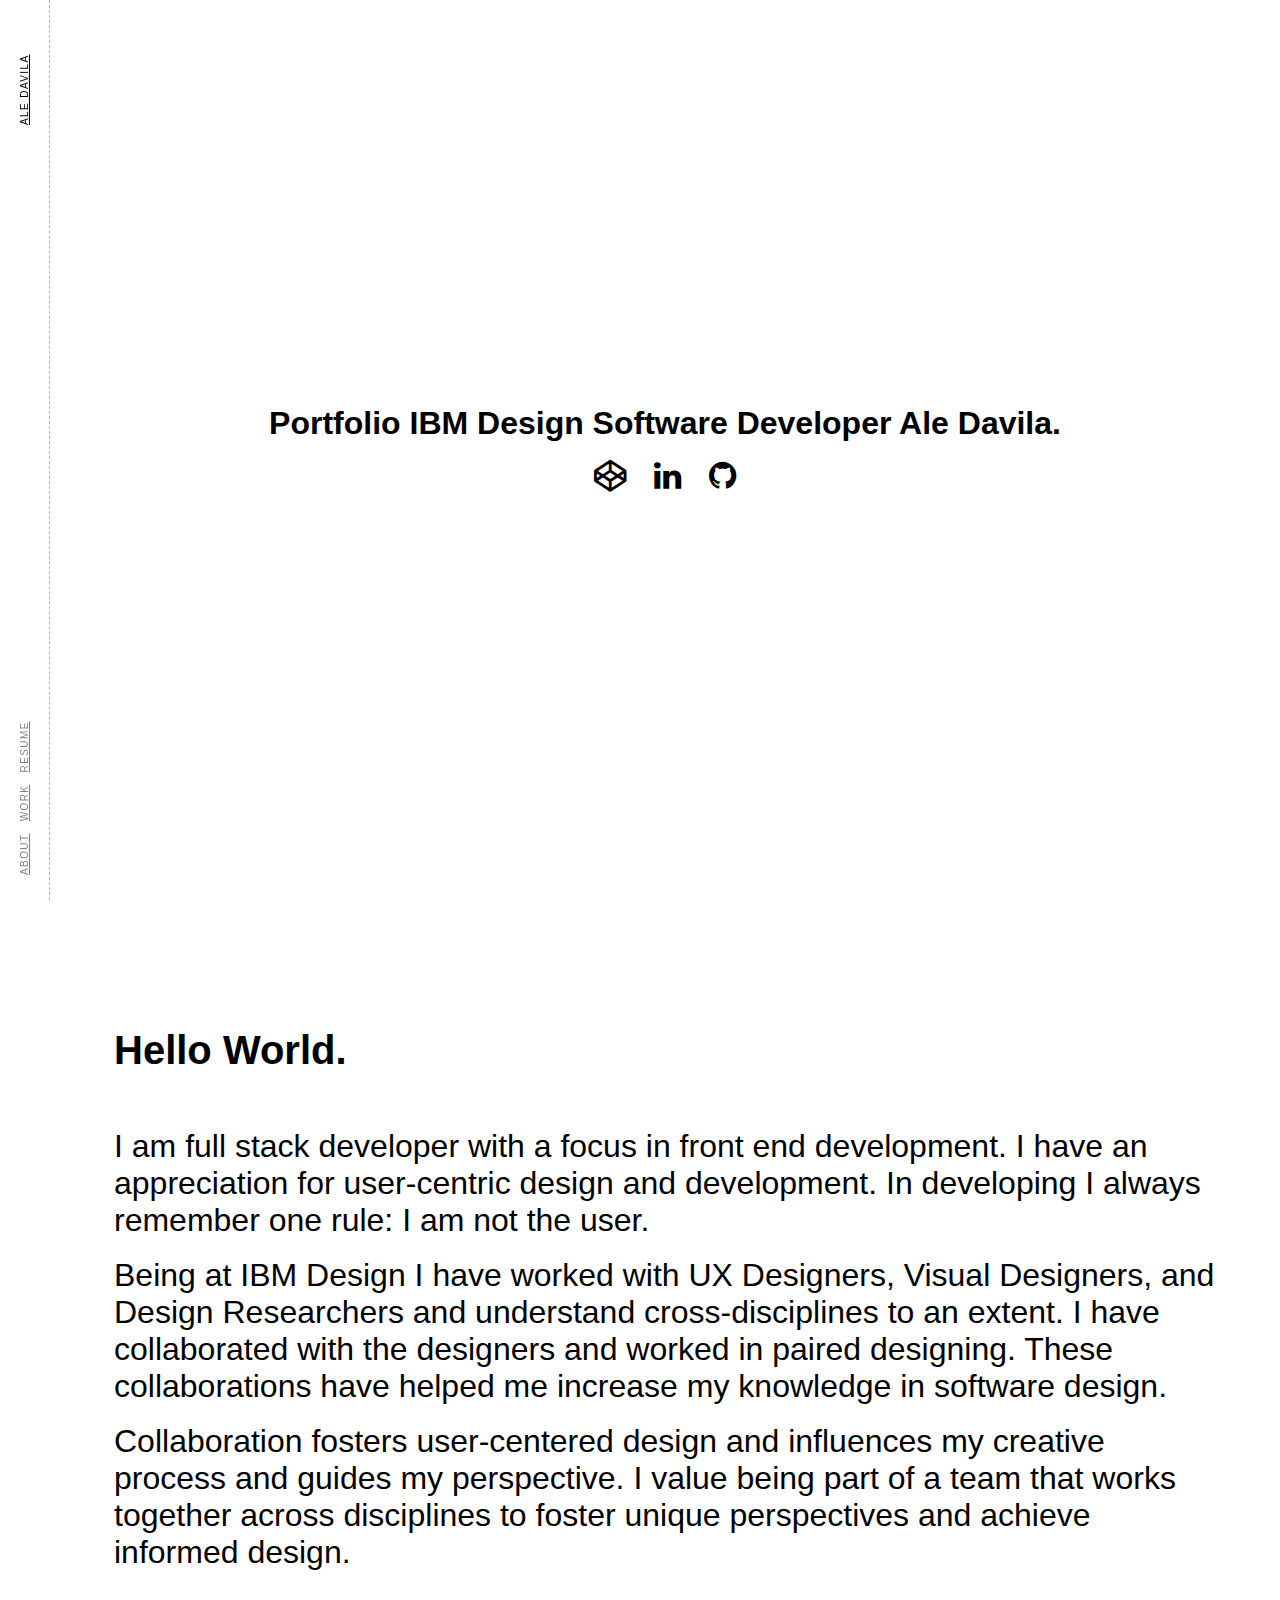
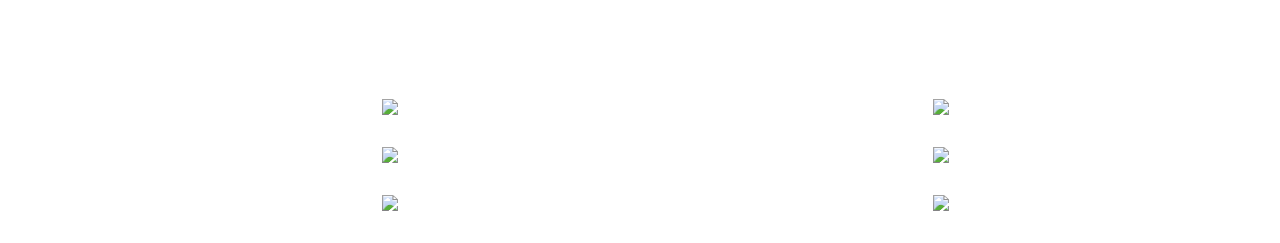
==== index.html @ 6276d9cc "adds fluid typography and respponsive thumnails" ====
<html>
<head>
    <meta charset="UTF-8">
    <meta name="viewport" content="width=device-width, initial-scale=1.0">
    <meta http-equiv="X-UA-Compatible" content="ie=edge">
    <title>Ale Davila</title>

    <!-- CSS and Fonts -->
    <link rel="stylesheet" href="css/fonts.css" />
    <link rel="stylesheet" href="https://cdnjs.cloudflare.com/ajax/libs/font-awesome/4.7.0/css/font-awesome.min.css">
    <link rel="stylesheet" href="css/main.css">
</head>
<body>

    <nav class="side">
        <div class="side__inner">
            <div class="top"><a href="#">Ale Davila</a></div>
            <div class="bottom">
                <a href="#about">About</a>
                <a href="#work">Work</a>
                <a href="#">Resume</a>
            </div>
        </div>
    </nav>

    <header>
        <h1>Portfolio IBM Design Software Developer Ale Davila.</h1>
        <div class="header__social">
            <a href="https://codepen.io/aledavila" target="_blank"><i class="fa fa-codepen" aria-hidden="true"></i></a>
            <a href="https://www.linkedin.com/in/aledavila" target="_blank"><i class="fa fa-linkedin" aria-hidden="true"></i></a>
            <a href="https://github.com/aledavila" target="_blank"><i class="fa fa-github" aria-hidden="true"></i></a>
        </div>
    </header>

    <section id="about" class="about">
      <h2>Hello World.</h2>
      <p>I am full stack developer with a focus in front end development. I have an appreciation for user-centric design and development. In developing I always remember one rule: I am not the user.</p>
      <br>
      <p>Being at IBM Design I have worked with UX Designers, Visual Designers, and Design Researchers and understand cross-disciplines to an extent. I have collaborated with the designers and worked in paired designing. These collaborations have helped me increase my knowledge in software design.</p>
      <br>
      <p>Collaboration fosters user-centered design and influences my creative process and guides my perspective. I value being part of a team that works together across disciplines to foster unique perspectives and achieve informed design. </p>
    </section>

    <section id="work" class="work">
        <div class="work__inner">
          <div class="project">
            <a href="http://placehold.it">
              <img src="http://placehold.it/350x350">
            </a>
          </div>
          <div class="project">
            <a href="http://placehold.it"><img src="http://placehold.it/350x350"></a>
          </div>
          <div class="project">
            <a href="http://placehold.it"><img src="http://placehold.it/350x350"></a>
          </div>
          <div class="project">
            <a href="http://placehold.it"><img src="http://placehold.it/350x350"></a>
          </div>
          <div class="project">
            <a href="http://placehold.it"><img src="http://placehold.it/350x350"></a>
          </div>
          <div class="project">
            <a href="http://placehold.it"><img src="http://placehold.it/350x350"></a>
          </div>
        </div>
    </section>

</body>
</html>
---- css/main.css ----
:root {
    --title: #011627;
    --subtitle: #E71D36;
    --text: #2EC4B6;
    --sidenav: 50px;
}
html{
  box-sizing: border-box;
}
*,*::before,*::after {
    box-sizing: inherit;
    margin: 0;
    padding: 0;
}
::-webkit-scrollbar {
    display: none;
}
body {
  font-family: "CallunaSans", sans-serif;
  font-size: 16px;
}


/*NAVBAR*/
.side {
    position: fixed;
    top: 0;
    left: 0;
    bottom: 0;
    z-index: 1000;
    width: var(--sidenav);
    border-right: 1px dashed rgba(0,0,0,.3);
    color: rgba(0,0,0,.5);
    text-transform: uppercase;
    letter-spacing: .0875rem;
    font-size: 10px;
    transition: all 0.3s cubic-bezier(.05, .69, .14, 1);
}
.side:hover {
    color: rgba(0,0,0,.5);
}
.side__inner {
    position: relative;
    height: 100%;
    white-space: nowrap;
}
.side a {
    color: inherit;
    word-spacing: 0;
    transition: all 0.3s cubic-bezier(.05, .69, .14, 1);
}
.side .top,
.side .bottom {
    position: absolute;
    left: 0;
    transform:  rotate(-90deg) perspective(1px);
    transform-origin: 50px 50px;
    height: var(--sidenav);
    line-height: var(--sidenav);
    white-space: nowrap;
    word-spacing: .5rem;
}
.side .top {
    top: calc(var(--sidenav) * .5);
    text-align: right;
    color: black;
}
.side .bottom {
    top: auto;
    bottom: calc(var(--sidenav) * 1.5);
}
.side .bottom:hover a {
    color: rgba(0,0,0,.2);
}
.side .bottom:hover a:hover {
    color: rgba(0,0,0,.8);
}

header,
section {
  display: flex;
  justify-content: center;
  flex-direction: column;
}
section {
  margin-top: 10%;
  margin-left: var(--sidenav);
  padding: 0 4rem;
}
@media (max-width:500px) {
  section {
    padding: 0 2rem;
  }
}
h2{
  margin-bottom: 5%;
  font-size: 2.5em;
}

/*HEADER*/
header {
  align-items: center;
  height: 100vh;
  margin-left: var(--sidenav);
}
@media (max-width: 850px) {
  header{
    margin-left: calc(var(--sidenav) * 1.5);
  }
}
.header__social {
  margin-top: 1rem;
}
.header__social a {
  color: black;
  font-size: 2rem;
  padding: 0 .75rem;
}

/*About*/
p {
  font-size: 2rem;
}
@media (max-width: 500px) {
  p {
     font-size: calc(16px + 6 * ((100vw - 320px) / 680));
  }
}


/*Work*/
.work__inner {
  text-align: center;
  display: flex;
  flex-direction: row;
  flex-wrap: wrap;
}
.project {
  width: 33.3%;
  margin-bottom: 2rem;
}
.project img {
  max-width: 100%;
}
@media (max-width: 1280px) {
  .project{
    width: 50%;
  }
}
@media (max-width: 900px) {
  .project{
    width: 100%;
  }
}
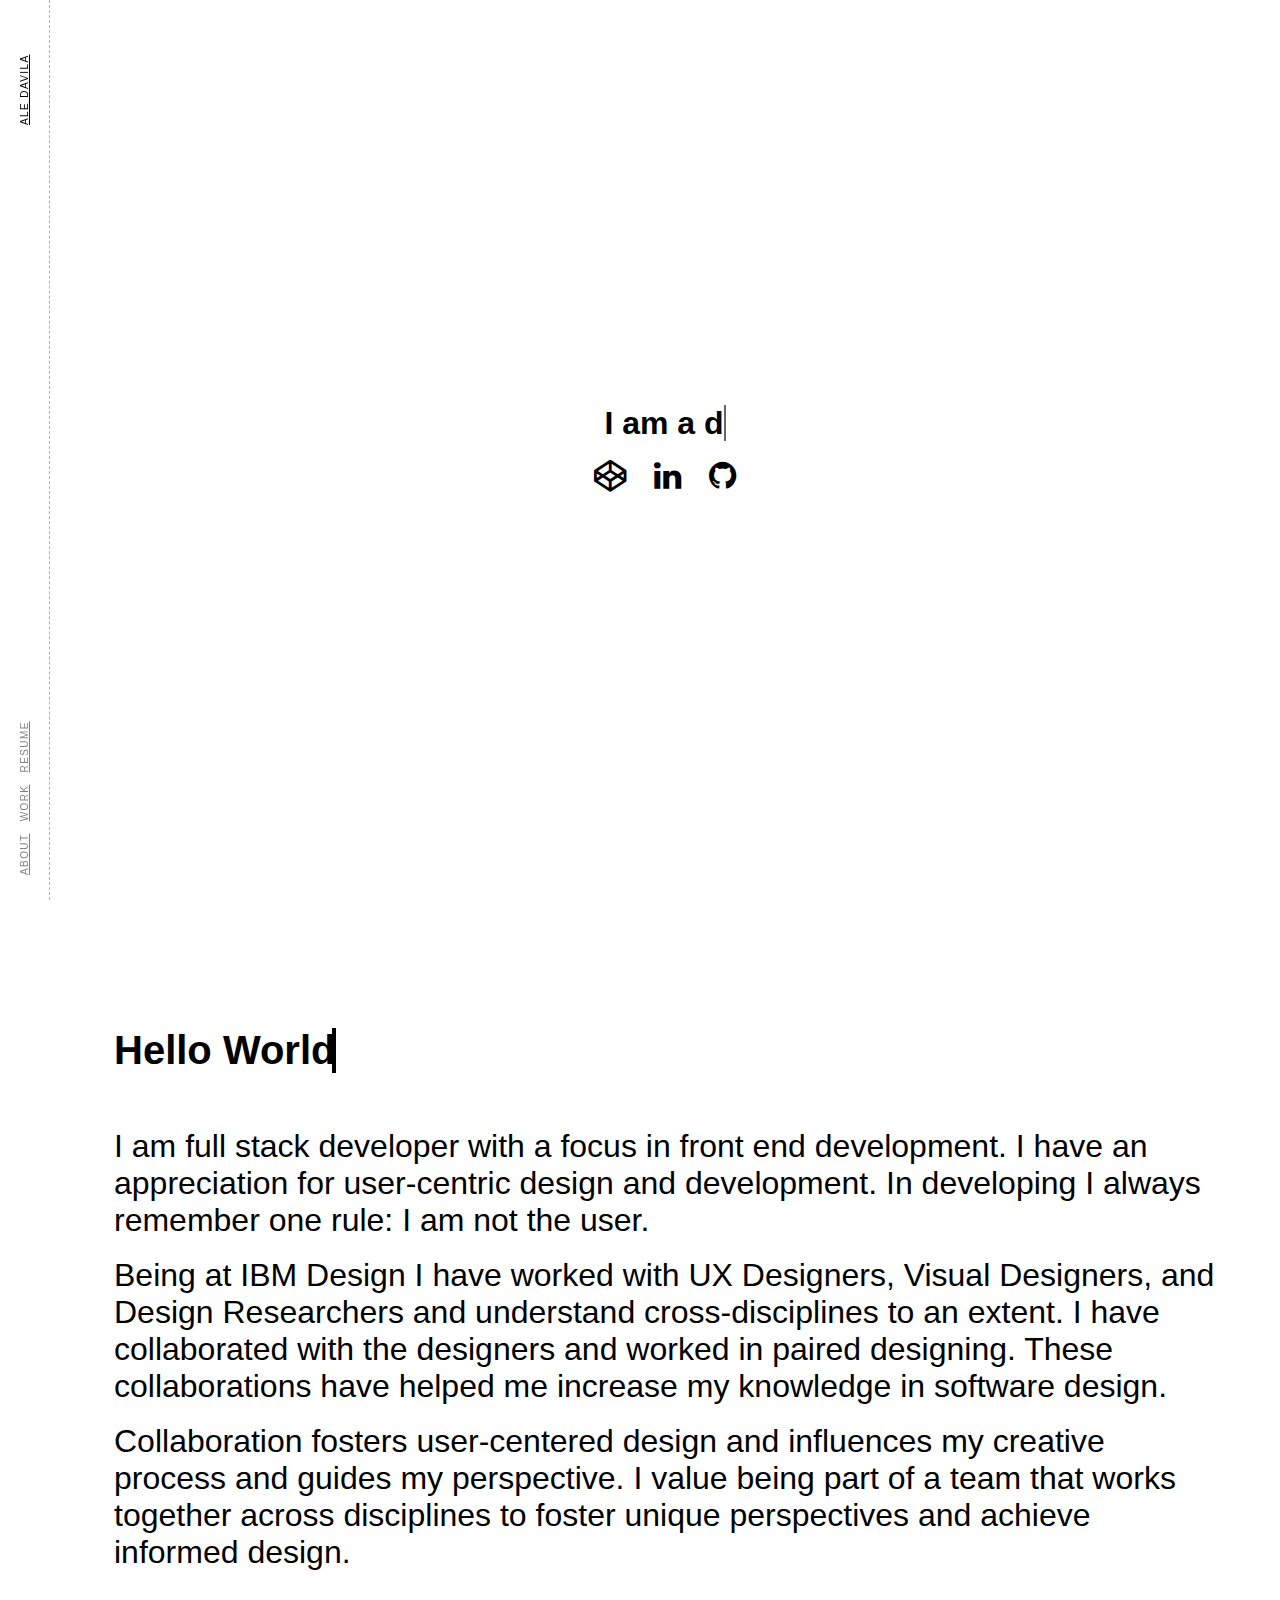
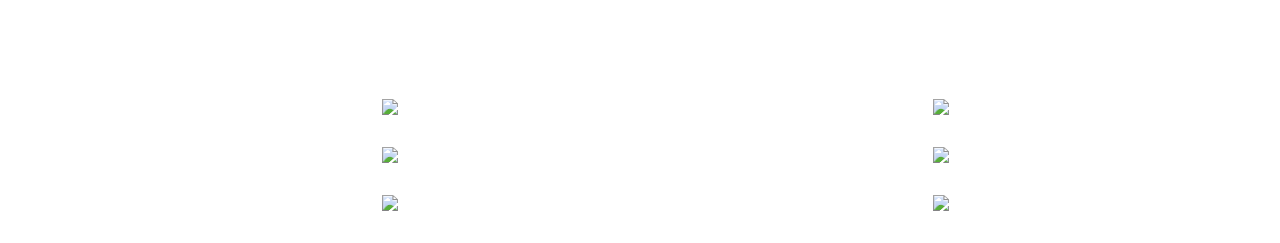
==== commit 1824c643: "header animation" ====
--- a/index.html
+++ b/index.html
@@ -9,6 +9,9 @@
     <link rel="stylesheet" href="css/fonts.css" />
     <link rel="stylesheet" href="https://cdnjs.cloudflare.com/ajax/libs/font-awesome/4.7.0/css/font-awesome.min.css">
     <link rel="stylesheet" href="css/main.css">
+
+    <!-- JS -->
+    <script src="js/main.js" charset="utf-8"></script>
 </head>
 <body>
 
@@ -24,16 +27,21 @@
     </nav>
 
     <header>
-        <h1>Portfolio IBM Design Software Developer Ale Davila.</h1>
-        <div class="header__social">
+      <h1>I am
+        <span
+           class="txt-rotate"
+           data-period="2000"
+           data-rotate='[ "a developer.", "a designer.", "a collaborator.", "a team player."]'></span>
+      </h1>
+      <div class="header__social">
             <a href="https://codepen.io/aledavila" target="_blank"><i class="fa fa-codepen" aria-hidden="true"></i></a>
             <a href="https://www.linkedin.com/in/aledavila" target="_blank"><i class="fa fa-linkedin" aria-hidden="true"></i></a>
             <a href="https://github.com/aledavila" target="_blank"><i class="fa fa-github" aria-hidden="true"></i></a>
-        </div>
+      </div>
     </header>
 
     <section id="about" class="about">
-      <h2>Hello World.</h2>
+      <h2 id="typed">Hello World.</h2>
       <p>I am full stack developer with a focus in front end development. I have an appreciation for user-centric design and development. In developing I always remember one rule: I am not the user.</p>
       <br>
       <p>Being at IBM Design I have worked with UX Designers, Visual Designers, and Design Researchers and understand cross-disciplines to an extent. I have collaborated with the designers and worked in paired designing. These collaborations have helped me increase my knowledge in software design.</p>
--- a/css/main.css
+++ b/css/main.css
@@ -118,6 +118,16 @@
 }
 
 /*About*/
+@-webkit-keyframes typing { from { width: 0; } }
+@-webkit-keyframes blink-caret { 50% { border-color: transparent; } }
+
+.about h2 {
+	border-right: .1em solid black;
+	width: 10ch;
+	white-space: nowrap;
+	overflow: hidden;
+	-webkit-animation: blink-caret .5s step-end infinite alternate;
+}
 p {
   font-size: 2rem;
 }
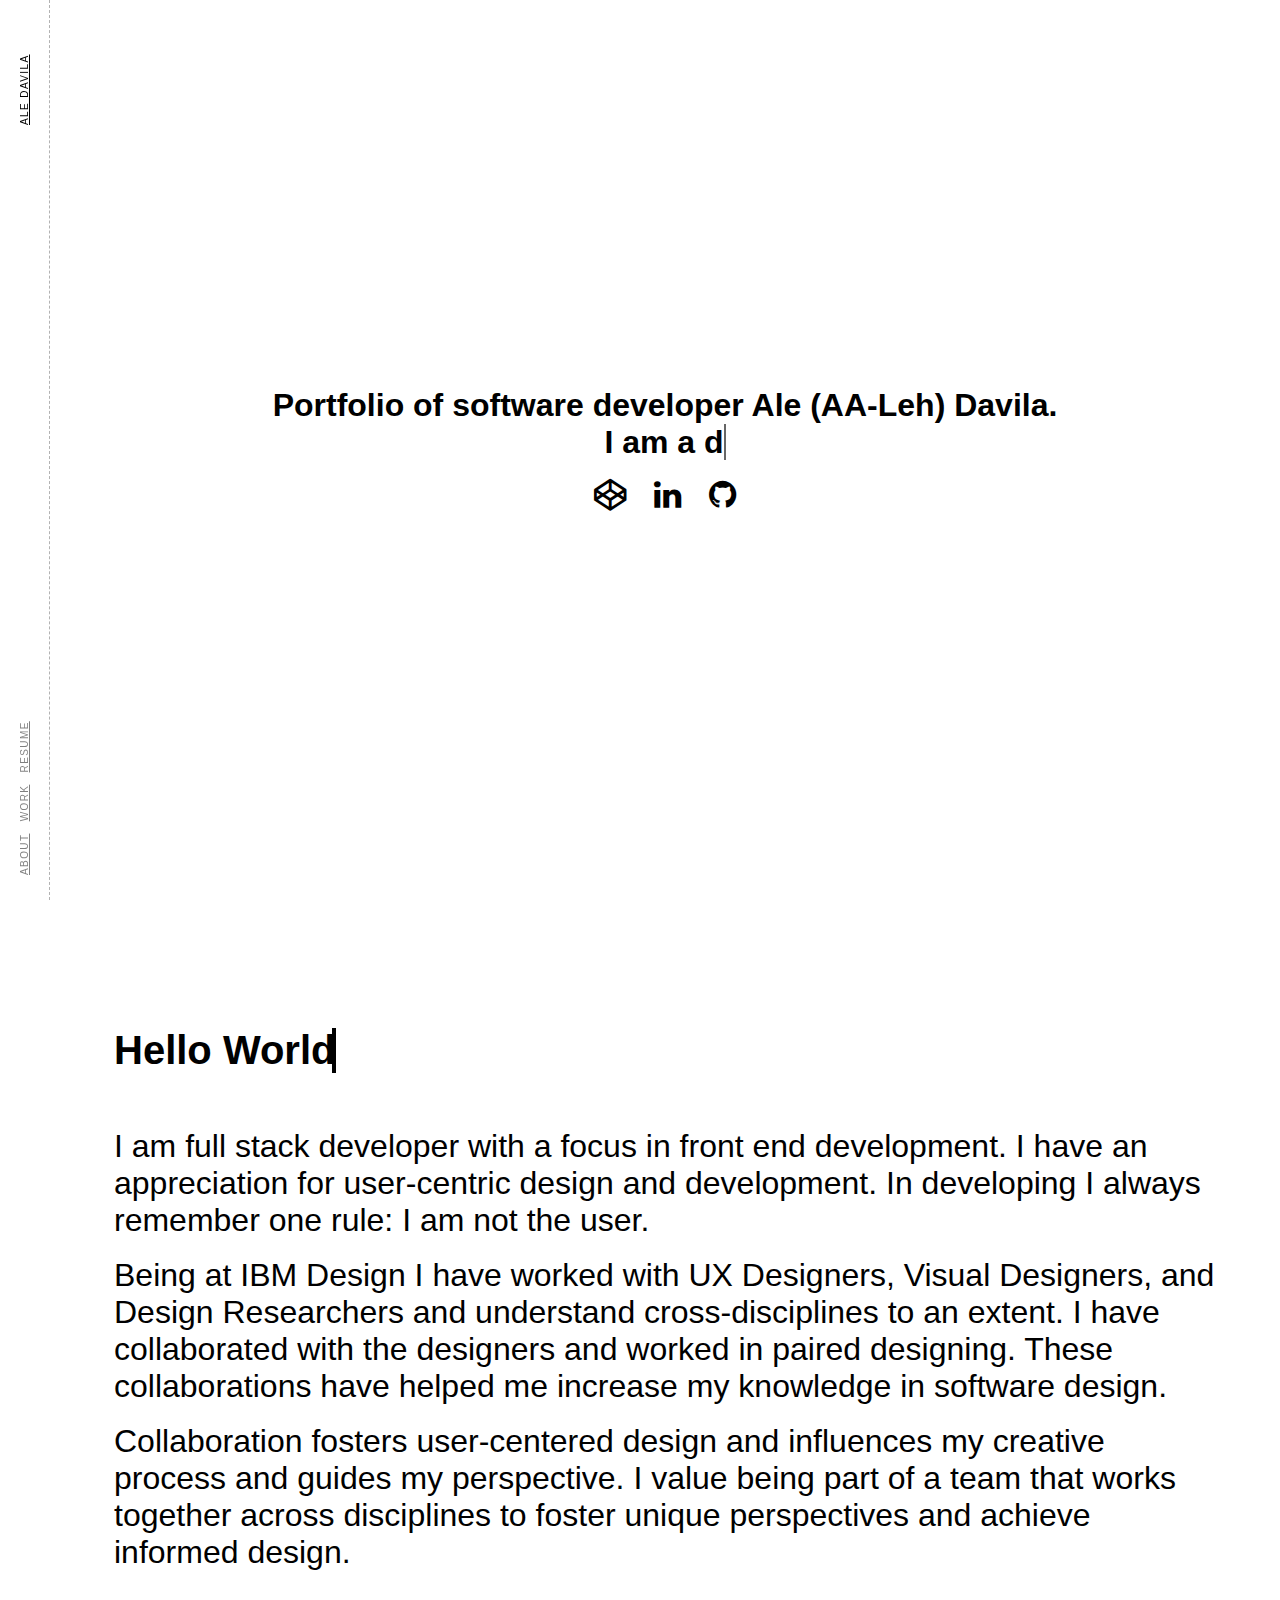
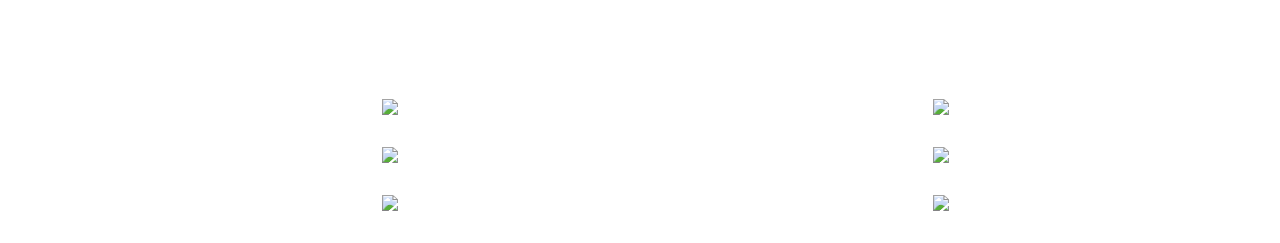
==== commit 560b4966: "fix"" ====
--- a/index.html
+++ b/index.html
@@ -27,12 +27,13 @@
     </nav>
 
     <header>
-      <h1>I am
-        <span
-           class="txt-rotate"
-           data-period="2000"
-           data-rotate='[ "a developer.", "a designer.", "a collaborator.", "a team player."]'></span>
-      </h1>
+        <h1>Portfolio of software developer Ale (AA-Leh) Davila.</h1>
+        <h2>I am
+            <span
+               class="txt-rotate"
+               data-period="2000"
+               data-rotate='[ "a developer.", "a designer.", "a collaborator.", "a team player."]'></span>
+        </h2>
       <div class="header__social">
             <a href="https://codepen.io/aledavila" target="_blank"><i class="fa fa-codepen" aria-hidden="true"></i></a>
             <a href="https://www.linkedin.com/in/aledavila" target="_blank"><i class="fa fa-linkedin" aria-hidden="true"></i></a>
--- a/css/main.css
+++ b/css/main.css
@@ -108,6 +108,12 @@
     margin-left: calc(var(--sidenav) * 1.5);
   }
 }
+header h2 {
+  width: 100%;
+  margin: 0;
+  text-align: center;
+  font-size: 2em;
+}
 .header__social {
   margin-top: 1rem;
 }
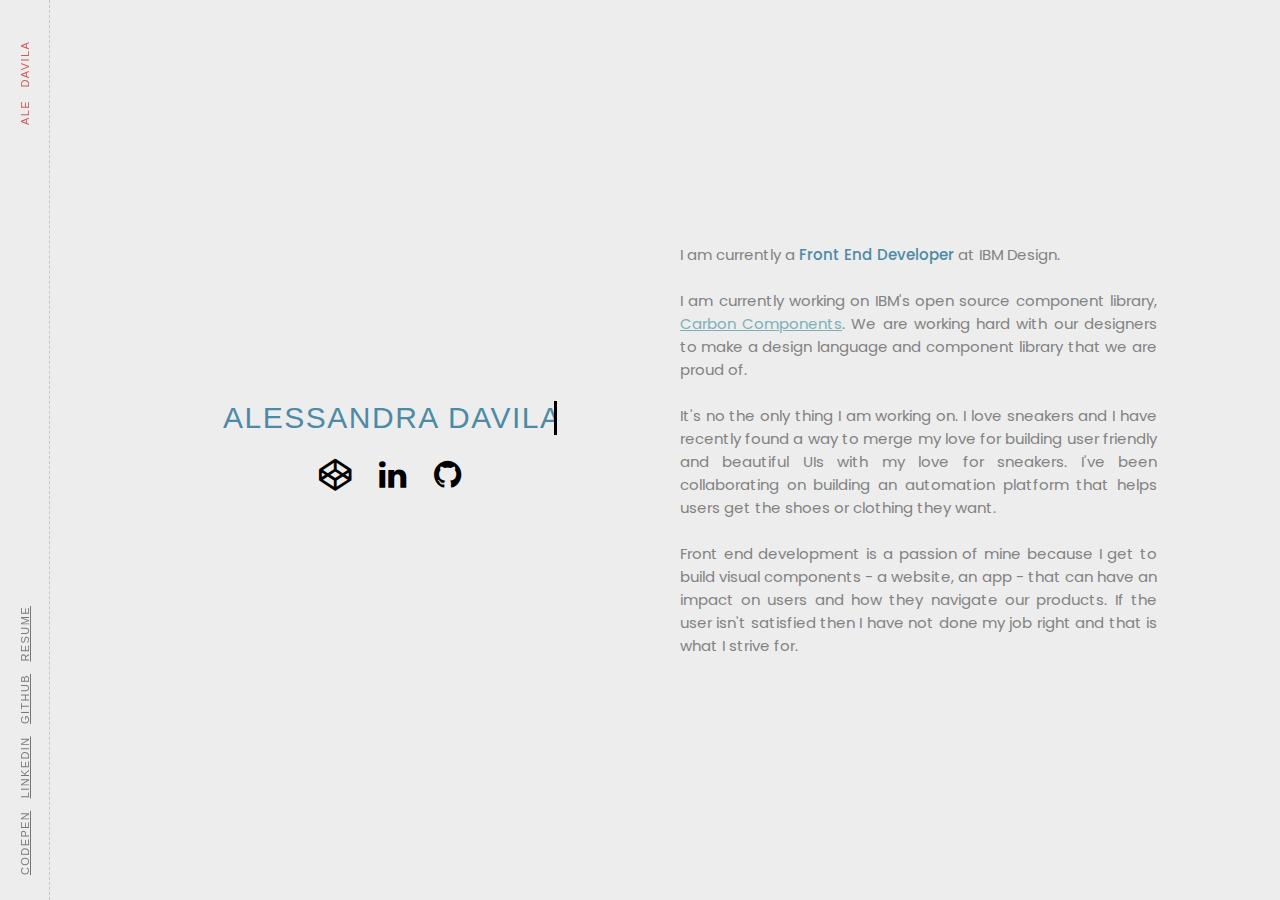
==== commit 6e55dc6b: "change colors and paragraph text" ====
--- a/index.html
+++ b/index.html
@@ -6,6 +6,8 @@
     <title>Ale Davila</title>
 
     <!-- CSS and Fonts -->
+
+    <link href="https://fonts.googleapis.com/css?family=Poppins:300,400,500" rel="stylesheet"> 
     <link rel="stylesheet" href="css/fonts.css" />
     <link rel="stylesheet" href="https://cdnjs.cloudflare.com/ajax/libs/font-awesome/4.7.0/css/font-awesome.min.css">
     <link rel="stylesheet" href="css/main.css">
@@ -17,62 +19,36 @@
 
     <nav class="side">
         <div class="side__inner">
-            <div class="top"><a href="#">Ale Davila</a></div>
+            <div class="top">Ale Davila</div>
             <div class="bottom">
-                <a href="#about">About</a>
-                <a href="#work">Work</a>
-                <a href="#">Resume</a>
+                <a href="https://codepen.io/aledavila" target="_blank">CodePen</a>
+                <a href="https://www.linkedin.com/in/aledavila" target="_blank">LinkedIn</a>
+                <a href="https://github.com/aledavila" target="_blank">GitHub</a>
+                <a href="Davila_Resume_2018.pdf" target="_blank">Resume</a>
             </div>
         </div>
     </nav>
 
-    <header>
-        <h1>Portfolio of software developer Ale (AA-Leh) Davila.</h1>
-        <h2>I am
-            <span
-               class="txt-rotate"
-               data-period="2000"
-               data-rotate='[ "a developer.", "a designer.", "a collaborator.", "a team player."]'></span>
-        </h2>
-      <div class="header__social">
-            <a href="https://codepen.io/aledavila" target="_blank"><i class="fa fa-codepen" aria-hidden="true"></i></a>
-            <a href="https://www.linkedin.com/in/aledavila" target="_blank"><i class="fa fa-linkedin" aria-hidden="true"></i></a>
-            <a href="https://github.com/aledavila" target="_blank"><i class="fa fa-github" aria-hidden="true"></i></a>
+
+    <section class="page">
+      <header>
+        <h1>Alessandra Davila</h1>
+        <div class="header__social">
+              <a href="https://codepen.io/aledavila" target="_blank"><i class="fa fa-codepen" aria-hidden="true"></i></a>
+              <a href="https://www.linkedin.com/in/aledavila" target="_blank"><i class="fa fa-linkedin" aria-hidden="true"></i></a>
+              <a href="https://github.com/aledavila" target="_blank"><i class="fa fa-github" aria-hidden="true"></i></a>
+        </div>
+      </header>
+
+      <div class="aboutMe">
+        <p>I am currently a <span>Front End Developer</span> at IBM Design.</p>
+        <br>
+        <p>I am currently working on IBM's open source component library, <a href="http://carbondesignsystem.com/">Carbon Components</a>. We are working hard with our designers to make a design language and component library that we are proud of.</p>
+        <br>
+        <p>It's no the only thing I am working on. I love sneakers and I have recently found a way to merge my love for building user friendly and beautiful UIs with my love for sneakers. I've been collaborating on building an automation platform that helps users get the shoes or clothing they want.</p>
+        <br>
+        <p>Front end development is a passion of mine because I get to build visual components - a website, an app - that can have an impact on users and how they navigate our products. If the user isn't satisfied then I have not done my job right and that is what I strive for.</p>
       </div>
-    </header>
-
-    <section id="about" class="about">
-      <h2 id="typed">Hello World.</h2>
-      <p>I am full stack developer with a focus in front end development. I have an appreciation for user-centric design and development. In developing I always remember one rule: I am not the user.</p>
-      <br>
-      <p>Being at IBM Design I have worked with UX Designers, Visual Designers, and Design Researchers and understand cross-disciplines to an extent. I have collaborated with the designers and worked in paired designing. These collaborations have helped me increase my knowledge in software design.</p>
-      <br>
-      <p>Collaboration fosters user-centered design and influences my creative process and guides my perspective. I value being part of a team that works together across disciplines to foster unique perspectives and achieve informed design. </p>
-    </section>
-
-    <section id="work" class="work">
-        <div class="work__inner">
-          <div class="project">
-            <a href="http://placehold.it">
-              <img src="http://placehold.it/350x350">
-            </a>
-          </div>
-          <div class="project">
-            <a href="http://placehold.it"><img src="http://placehold.it/350x350"></a>
-          </div>
-          <div class="project">
-            <a href="http://placehold.it"><img src="http://placehold.it/350x350"></a>
-          </div>
-          <div class="project">
-            <a href="http://placehold.it"><img src="http://placehold.it/350x350"></a>
-          </div>
-          <div class="project">
-            <a href="http://placehold.it"><img src="http://placehold.it/350x350"></a>
-          </div>
-          <div class="project">
-            <a href="http://placehold.it"><img src="http://placehold.it/350x350"></a>
-          </div>
-        </div>
     </section>
 
 </body>
--- a/css/main.css
+++ b/css/main.css
@@ -1,8 +1,12 @@
 :root {
-    --title: #011627;
-    --subtitle: #E71D36;
-    --text: #2EC4B6;
+    --background: #ededed;
+    --header: #4c8aa5;
+    --text: #828282;
+    --inactive: #cccccc;
+    --highlight: #7eb0b7;
     --sidenav: 50px;
+    --font-title: 'CallunaSans', sans-serif;
+    --font-body: 'Poppins', sans-serif;
 }
 html{
   box-sizing: border-box;
@@ -15,9 +19,29 @@
 ::-webkit-scrollbar {
     display: none;
 }
+@-webkit-keyframes typing { from { width: 0; } }
+@-webkit-keyframes blink-caret { 50% { border-color: transparent; } }
+
 body {
-  font-family: "CallunaSans", sans-serif;
+  background: var(--background);
+  font-family: var(--font-body);
   font-size: 16px;
+
+  max-width: 100%;
+  overflow-x: hidden;
+  color: var(--text);
+  font-size: calc(12px + (16 - 12) * ((100vw - 300px) / (1600 - 300)));
+}
+
+h1 {
+  font-family: var(--font-title);
+  font-weight: 300;
+  text-transform: uppercase;
+}
+
+h2{
+  margin-bottom: 5%;
+  /* font-size: 2.5em; */
 }
 
 
@@ -28,12 +52,15 @@
     left: 0;
     bottom: 0;
     z-index: 1000;
+
     width: var(--sidenav);
-    border-right: 1px dashed rgba(0,0,0,.3);
-    color: rgba(0,0,0,.5);
+    border-right: 1px dashed rgba(109,104,117,.3);
+    color: rgba(109,104,117,.5);
     text-transform: uppercase;
     letter-spacing: .0875rem;
-    font-size: 10px;
+
+    font-family: "CallunaSans", sans-serif;
+    font-size: 11px;
     transition: all 0.3s cubic-bezier(.05, .69, .14, 1);
 }
 .side:hover {
@@ -63,7 +90,7 @@
 .side .top {
     top: calc(var(--sidenav) * .5);
     text-align: right;
-    color: black;
+    color: cc5b5b;
 }
 .side .bottom {
     top: auto;
@@ -76,43 +103,53 @@
     color: rgba(0,0,0,.8);
 }
 
-header,
 section {
+  display: flex;
+  flex-direction: row;
+  align-items: center;
+  justify-content: center;
+  height: 100vh;
+  margin-left: var(--sidenav);
+}
+@media (max-width: 780px) {
+  section {
+    flex-direction: column;
+  }
+}
+
+/*HEADER*/
+header {
   display: flex;
   justify-content: center;
   flex-direction: column;
-}
-section {
-  margin-top: 10%;
-  margin-left: var(--sidenav);
-  padding: 0 4rem;
-}
-@media (max-width:500px) {
-  section {
-    padding: 0 2rem;
-  }
-}
-h2{
-  margin-bottom: 5%;
-  font-size: 2.5em;
-}
-
-/*HEADER*/
-header {
   align-items: center;
+
   height: 100vh;
   margin-left: var(--sidenav);
-}
-@media (max-width: 850px) {
+  padding-left: 10%;
+}
+@media (max-width: 1100px) {
   header{
     margin-left: calc(var(--sidenav) * 1.5);
-  }
-}
-header h2 {
-  width: 100%;
-  margin: 0;
-  text-align: center;
-  font-size: 2em;
+    padding: 0;
+  }
+}
+@media (max-width: 950px) {
+  header{
+    padding: 0;
+  }
+}
+header h1 {
+	width: 20ch;
+	white-space: nowrap;
+  overflow: hidden;
+  border-right: .1em solid black;
+  color: var(--header);
+  letter-spacing: 1.5px;
+	-webkit-animation: blink-caret .5s step-end infinite alternate;
+}
+@media (max-width: 1330px) {
+  /* width: 20ch; */
 }
 .header__social {
   margin-top: 1rem;
@@ -122,30 +159,48 @@
   font-size: 2rem;
   padding: 0 .75rem;
 }
+@media (max-width: 780px) {
+  header {
+    height: auto;
+    margin: 5% 0;
+  }
+  header h1 {
+    width: 21ch;
+  }
+  .header__social {
+    display: none;
+  }
+}
 
 /*About*/
-@-webkit-keyframes typing { from { width: 0; } }
-@-webkit-keyframes blink-caret { 50% { border-color: transparent; } }
-
-.about h2 {
-	border-right: .1em solid black;
-	width: 10ch;
-	white-space: nowrap;
-	overflow: hidden;
-	-webkit-animation: blink-caret .5s step-end infinite alternate;
-}
-p {
-  font-size: 2rem;
-}
-@media (max-width: 500px) {
-  p {
-     font-size: calc(16px + 6 * ((100vw - 320px) / 680));
-  }
-}
-
-
+.aboutMe {
+  margin: 0 10%;
+}
+.aboutMe p {
+  text-align: justify;
+}
+.aboutMe span {
+  color: var(--header);
+  font-weight: 500;
+}
+.aboutMe a {
+  color: var(--highlight);
+  font-weight: 400;
+  text-decoration: underline;
+}
+
+@media (max-width 1090px) {
+  .aboutMe {
+    margin: 2% 8%;
+  }
+}
+@media (max-width: 780px) {
+  .aboutMe {
+    margin: 0 2%;
+  }
+}
 /*Work*/
-.work__inner {
+/* .work__inner {
   text-align: center;
   display: flex;
   flex-direction: row;
@@ -167,4 +222,4 @@
   .project{
     width: 100%;
   }
-}
+} */
